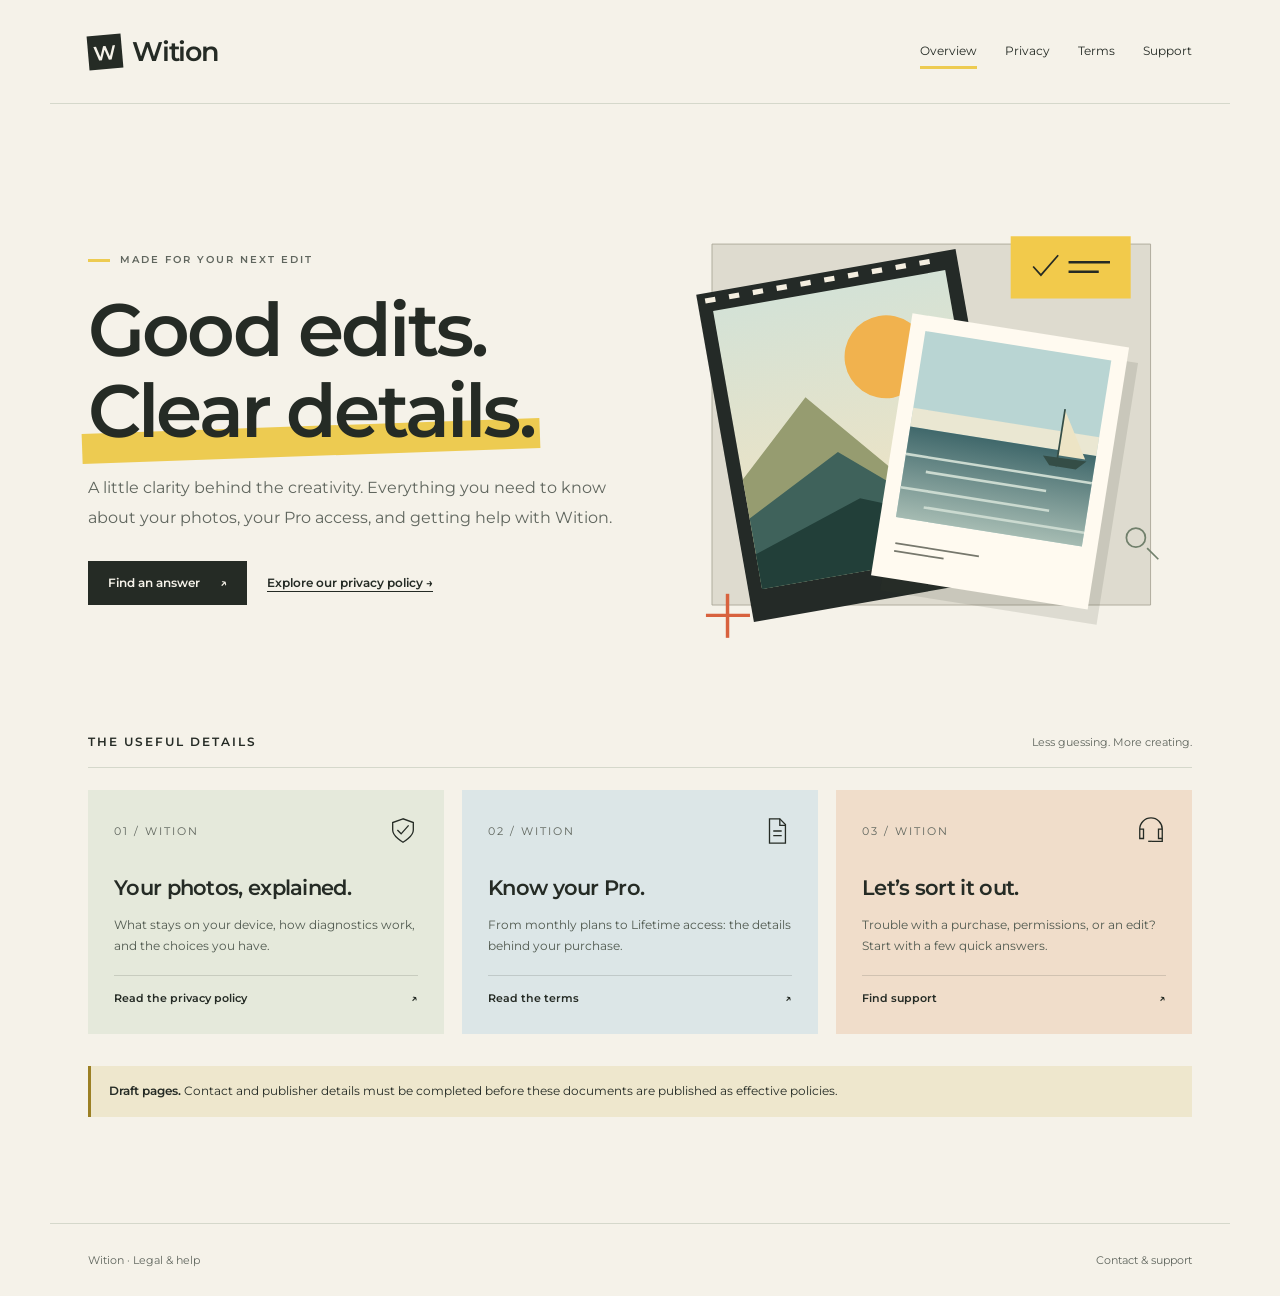
==== index.html @ 7c9d99f1 "Initial Wition website" ====
<!doctype html>
<!-- Created by Nguyễn Công Thư. -->
<html lang="en"><head><meta charset="utf-8"><meta name="viewport" content="width=device-width, initial-scale=1"><meta name="author" content="Nguyễn Công Thư"><meta name="description" content="Wition privacy, terms, and support."><title>Legal &amp; Support · Wition</title><link rel="stylesheet" href="styles.css"><link rel="icon" href="assets/favicon.svg" type="image/svg+xml"></head><body><a class="skip" href="#main">Skip to content</a><header><a class="brand" href="index.html">Wition</a><nav aria-label="Main navigation"><a href="index.html" aria-current="page">Overview</a><a href="privacy-policy.html">Privacy</a><a href="terms-of-use.html">Terms</a><a href="support.html">Support</a></nav></header><main id="main"><section class="hero" aria-labelledby="hero-title"><div class="hero-copy"><p class="eyebrow">Made for your next edit</p><h1 id="hero-title">Good edits.<br><span class="highlight">Clear details.</span></h1><p class="lead">A little clarity behind the creativity. Everything you need to know about your photos, your Pro access, and getting help with Wition.</p><div class="hero-actions"><a class="button" href="support.html">Find an answer <span aria-hidden="true">↗</span></a><a class="text-link" href="privacy-policy.html">Explore our privacy policy →</a></div></div><img class="hero-art" src="assets/editorial-collage.svg" alt="" width="600" height="540"></section><div class="section-heading"><h2>The useful details</h2><span>Less guessing. More creating.</span></div><div class="cards"><a class="card" href="privacy-policy.html"><div class="card-top"><span class="card-number">01 / WITION</span><svg class="card-icon" viewBox="0 0 32 32" aria-hidden="true"><path d="M16 3 5 7v8c0 7 11 13 11 13s11-6 11-13V7L16 3Z"/><path d="m10 15 4 4 8-9"/></svg></div><h2>Your photos, explained.</h2><p>What stays on your device, how diagnostics work, and the choices you have.</p><span class="card-action">Read the privacy policy<span class="card-arrow" aria-hidden="true">↗</span></span></a><a class="card" href="terms-of-use.html"><div class="card-top"><span class="card-number">02 / WITION</span><svg class="card-icon" viewBox="0 0 32 32" aria-hidden="true"><path d="M8 3h11l6 6v20H8V3Z"/><path d="M19 3v7h6M12 16h9m-9 5h9"/></svg></div><h2>Know your Pro.</h2><p>From monthly plans to Lifetime access: the details behind your purchase.</p><span class="card-action">Read the terms<span class="card-arrow" aria-hidden="true">↗</span></span></a><a class="card" href="support.html"><div class="card-top"><span class="card-number">03 / WITION</span><svg class="card-icon" viewBox="0 0 32 32" aria-hidden="true"><path d="M4 17v-3a12 12 0 0 1 24 0v3M4 14h4v10H4V14Zm20 0h4v10h-4V14Zm4 10v3H17"/><path d="M13 27h4"/></svg></div><h2>Let’s sort it out.</h2><p>Trouble with a purchase, permissions, or an edit? Start with a few quick answers.</p><span class="card-action">Find support<span class="card-arrow" aria-hidden="true">↗</span></span></a></div><aside class="draft home-draft"><strong>Draft pages.</strong> Contact and publisher details must be completed before these documents are published as effective policies.</aside></main><footer><span>Wition · Legal &amp; help</span><a href="support.html">Contact &amp; support</a></footer></body></html>
---- styles.css ----
/* Created by Nguyễn Công Thư. Shared typography, color, and motion for Wition's legal pages. */
@font-face{font-family:Montserrat;src:url('assets/Montserrat-Regular.ttf') format('truetype');font-weight:400;font-display:swap}
@font-face{font-family:Montserrat;src:url('assets/Montserrat-SemiBold.ttf') format('truetype');font-weight:600;font-display:swap}
:root{color-scheme:light;--paper:#f5f2e9;--ink:#252b25;--muted:#60665e;--line:#d5d8cb;--accent:#edcb51;--tint:#ece8d8}
*{box-sizing:border-box}html{scroll-behavior:smooth}body{margin:0;background:var(--paper);color:var(--ink);font-family:Montserrat,sans-serif;font-size:15px;line-height:1.85}a{color:inherit;text-underline-offset:4px;overflow-wrap:anywhere}a:hover{color:#555f3d}a:focus-visible,summary:focus-visible{outline:2px solid var(--ink);outline-offset:5px}.skip{position:absolute;left:16px;top:-100px;background:white;padding:8px 16px;z-index:10}.skip:focus{top:12px}header,main,footer{max-width:1180px;margin:auto;padding-inline:38px}header{display:flex;align-items:center;justify-content:space-between;gap:24px;min-height:104px;border-bottom:1px solid var(--line)}.brand{display:flex;align-items:center;gap:10px;text-decoration:none;font-size:27px;font-weight:600;letter-spacing:-1.2px}.brand::before{content:'W';display:grid;place-items:center;width:31px;height:34px;background:var(--ink);color:var(--paper);font-size:20px;letter-spacing:-3px;padding-right:3px;transform:rotate(-5deg)}header nav{display:flex;gap:28px;flex-wrap:wrap;font-size:12px}header nav a{position:relative;text-decoration:none;padding:8px 0}header nav a::after{content:'';position:absolute;left:0;bottom:2px;height:3px;width:0;background:var(--accent);transition:width .2s}header nav a:hover::after,header nav a[aria-current=page]::after{width:100%}main{padding-top:54px;padding-bottom:76px}.eyebrow{text-transform:uppercase;letter-spacing:2px;font-size:10px;font-weight:600;color:var(--muted);margin:0 0 20px;display:flex;align-items:center;gap:10px}.eyebrow::before{content:'';width:22px;height:3px;background:var(--accent)}h1{font-size:clamp(36px,5.5vw,64px);line-height:1.09;letter-spacing:-2.8px;font-weight:600;margin:0 0 22px}h2{font-size:20px;font-weight:600;line-height:1.5;margin-top:32px;margin-bottom:12px}h3{font-size:16px;font-weight:600}p,ul,ol{margin:0 0 18px}.lead{font-size:16px;max-width:650px;color:var(--muted)}.metadata{font-size:11px;color:var(--muted);margin-bottom:26px}.document{max-width:780px;margin:auto}.draft{border-left:3px solid #9b8024;background:#eee7cd;padding:14px 18px;font-size:12px;margin:24px 0 30px}.placeholder{font-weight:600;background:#eee7cd;overflow-wrap:anywhere}.hero{display:grid;grid-template-columns:1.1fr 1fr;gap:16px;align-items:center;min-height:460px}.hero h1{font-size:clamp(44px,5.8vw,76px)}.highlight{position:relative;isolation:isolate;white-space:nowrap}.highlight::after{content:'';position:absolute;inset:67% -6px 0;z-index:-1;background:var(--accent);transform:rotate(-2deg)}.hero-art{width:100%;max-width:540px;justify-self:end;animation:arrival .8s ease-out both}.hero-copy{animation:arrival .55s ease-out both}.hero-actions{display:flex;gap:20px;align-items:center;flex-wrap:wrap;margin-top:28px}.button{background:var(--ink);color:var(--paper);padding:11px 20px;font-size:12px;font-weight:600;text-decoration:none;display:inline-flex;gap:20px;align-items:center;transition:background .2s,transform .2s}.button:hover{background:#465342;color:white;transform:translateY(-2px)}.text-link{font-size:12px;font-weight:600}.section-heading{display:flex;align-items:center;justify-content:space-between;gap:16px;border-bottom:1px solid var(--line);margin-top:34px;padding-bottom:15px}.section-heading h2{font-size:12px;text-transform:uppercase;letter-spacing:2px;margin:0}.section-heading span{font-size:11px;color:var(--muted)}.cards{display:grid;grid-template-columns:repeat(3,1fr);gap:18px;margin-top:22px}.card{position:relative;background:#e5e9db;padding:26px;text-decoration:none;min-height:240px;display:flex;flex-direction:column;transition:transform .2s,box-shadow .2s}.card:nth-child(2){background:#dce6e7}.card:nth-child(3){background:#f0ddca}.card:hover{color:var(--ink);transform:translateY(-5px);box-shadow:0 12px 0 -4px #252b2512}.card-top{display:flex;justify-content:space-between;align-items:center;margin-bottom:26px}.card-number{font-size:11px;letter-spacing:2px;color:var(--muted)}.card-icon{width:30px;height:30px;stroke:var(--ink);fill:none;stroke-width:1.4}.card h2{margin:0 0 10px;font-size:21px;letter-spacing:-.7px}.card p{font-size:12px;color:#515a50;line-height:1.8;flex:1}.card .card-action{font-size:11px;font-weight:600;display:flex;justify-content:space-between;border-top:1px solid #252b2526;padding-top:12px}.card-arrow{transition:transform .2s}.card:hover .card-arrow{transform:translateX(4px)}.home-draft{margin-top:32px}.toc{display:flex;flex-wrap:wrap;gap:8px 18px;padding:15px 18px;background:var(--tint);font-size:11px}section{scroll-margin-top:24px}.document>section:not(.contact){border-bottom:1px solid var(--line);padding-bottom:12px}.document>section:last-child{border:0}li{padding-left:3px;margin-bottom:8px}.contact{padding:24px;border-left:4px solid var(--accent);background:var(--tint);margin-top:30px}.contact h2{margin-top:0}.contact p:last-child{margin-bottom:0}footer{display:flex;justify-content:space-between;gap:24px;padding-block:26px;border-top:1px solid var(--line);font-size:11px;color:var(--muted)}footer a{text-decoration:none}strong{font-weight:600}.doc-hero{position:relative;border-bottom:1px solid var(--line);padding-bottom:26px;margin-bottom:30px;padding-right:84px}.doc-hero .lead{font-size:14px;margin:0}.doc-mark{position:absolute;right:0;top:4px;display:grid;place-items:center;width:58px;height:68px;background:var(--accent);transform:rotate(6deg)}.doc-mark svg{width:29px;height:29px;fill:none;stroke:var(--ink);stroke-width:1.5}.privacy-page{--accent:#b5c99e;--tint:#e5e9dc}.terms-page{--accent:#9fbfc3;--tint:#e0e9e8}.support-page{--accent:#e9ad7a;--tint:#f0e0d1}.faq{border-bottom:1px solid var(--line)}.faq summary{cursor:pointer;list-style:none;font-size:15px;font-weight:600;line-height:1.7;padding:22px 28px 22px 0;position:relative}.faq summary::-webkit-details-marker{display:none}.faq summary::after{content:'+';position:absolute;right:2px;top:21px;font-size:23px;font-weight:400;color:var(--muted)}.faq[open] summary::after{content:'−'}.faq[open] summary{padding-bottom:14px}.faq p{font-size:14px;color:var(--muted)}.faq[open]{background:#ffffff40;padding-inline:16px}.faq-heading{margin-top:38px}@keyframes arrival{from{opacity:0;transform:translateY(14px)}to{opacity:1;transform:translateY(0)}}@media(max-width:760px){header,main,footer{padding-inline:24px}header{min-height:88px}header nav{gap:16px}.hero{grid-template-columns:1fr;gap:10px;min-height:0}.hero h1{font-size:clamp(38px,9vw,64px)}.hero-art{max-width:410px;justify-self:center}.cards{grid-template-columns:1fr}.card{min-height:210px}.card-top{margin-bottom:18px}.section-heading{margin-top:24px}.doc-hero{padding-right:64px}.doc-mark{width:44px;height:53px}.doc-mark svg{width:24px;height:24px}}@media(max-width:480px){header{align-items:flex-start;flex-direction:column;gap:14px;padding-block:22px}header nav{gap:22px;font-size:11px}main{padding-top:34px;padding-bottom:46px}.hero-art{max-width:330px}.section-heading span{display:none}footer{flex-direction:column;gap:8px}h1{letter-spacing:-1.5px}.doc-hero h1{font-size:34px}.doc-hero .lead{font-size:12px}.contact{padding:18px}.draft{font-size:11px}.faq summary{font-size:14px}}@media(prefers-reduced-motion:reduce){html{scroll-behavior:auto}*,*::before,*::after{animation:none!important;transition:none!important}.card:hover,.button:hover{transform:none}}
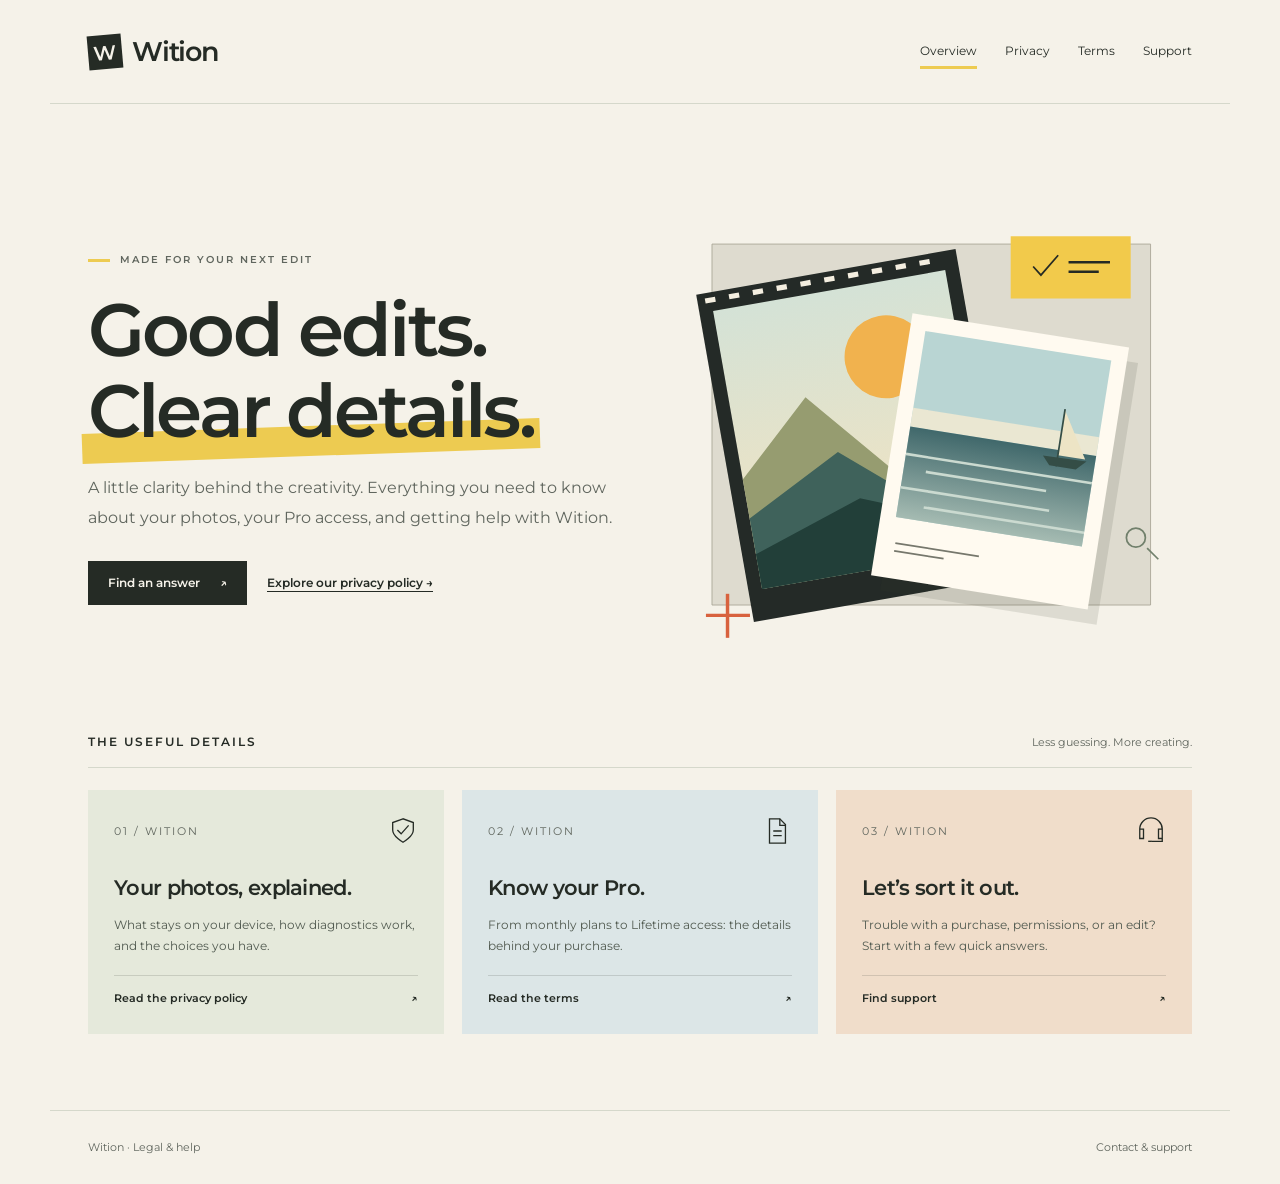
==== commit ec160c7b: "update policy" ====
--- a/index.html
+++ b/index.html
@@ -1,3 +1,3 @@
 <!doctype html>
 <!-- Created by Nguyễn Công Thư. -->
-<html lang="en"><head><meta charset="utf-8"><meta name="viewport" content="width=device-width, initial-scale=1"><meta name="author" content="Nguyễn Công Thư"><meta name="description" content="Wition privacy, terms, and support."><title>Legal &amp; Support · Wition</title><link rel="stylesheet" href="styles.css"><link rel="icon" href="assets/favicon.svg" type="image/svg+xml"></head><body><a class="skip" href="#main">Skip to content</a><header><a class="brand" href="index.html">Wition</a><nav aria-label="Main navigation"><a href="index.html" aria-current="page">Overview</a><a href="privacy-policy.html">Privacy</a><a href="terms-of-use.html">Terms</a><a href="support.html">Support</a></nav></header><main id="main"><section class="hero" aria-labelledby="hero-title"><div class="hero-copy"><p class="eyebrow">Made for your next edit</p><h1 id="hero-title">Good edits.<br><span class="highlight">Clear details.</span></h1><p class="lead">A little clarity behind the creativity. Everything you need to know about your photos, your Pro access, and getting help with Wition.</p><div class="hero-actions"><a class="button" href="support.html">Find an answer <span aria-hidden="true">↗</span></a><a class="text-link" href="privacy-policy.html">Explore our privacy policy →</a></div></div><img class="hero-art" src="assets/editorial-collage.svg" alt="" width="600" height="540"></section><div class="section-heading"><h2>The useful details</h2><span>Less guessing. More creating.</span></div><div class="cards"><a class="card" href="privacy-policy.html"><div class="card-top"><span class="card-number">01 / WITION</span><svg class="card-icon" viewBox="0 0 32 32" aria-hidden="true"><path d="M16 3 5 7v8c0 7 11 13 11 13s11-6 11-13V7L16 3Z"/><path d="m10 15 4 4 8-9"/></svg></div><h2>Your photos, explained.</h2><p>What stays on your device, how diagnostics work, and the choices you have.</p><span class="card-action">Read the privacy policy<span class="card-arrow" aria-hidden="true">↗</span></span></a><a class="card" href="terms-of-use.html"><div class="card-top"><span class="card-number">02 / WITION</span><svg class="card-icon" viewBox="0 0 32 32" aria-hidden="true"><path d="M8 3h11l6 6v20H8V3Z"/><path d="M19 3v7h6M12 16h9m-9 5h9"/></svg></div><h2>Know your Pro.</h2><p>From monthly plans to Lifetime access: the details behind your purchase.</p><span class="card-action">Read the terms<span class="card-arrow" aria-hidden="true">↗</span></span></a><a class="card" href="support.html"><div class="card-top"><span class="card-number">03 / WITION</span><svg class="card-icon" viewBox="0 0 32 32" aria-hidden="true"><path d="M4 17v-3a12 12 0 0 1 24 0v3M4 14h4v10H4V14Zm20 0h4v10h-4V14Zm4 10v3H17"/><path d="M13 27h4"/></svg></div><h2>Let’s sort it out.</h2><p>Trouble with a purchase, permissions, or an edit? Start with a few quick answers.</p><span class="card-action">Find support<span class="card-arrow" aria-hidden="true">↗</span></span></a></div><aside class="draft home-draft"><strong>Draft pages.</strong> Contact and publisher details must be completed before these documents are published as effective policies.</aside></main><footer><span>Wition · Legal &amp; help</span><a href="support.html">Contact &amp; support</a></footer></body></html>+<html lang="en"><head><meta charset="utf-8"><meta name="viewport" content="width=device-width, initial-scale=1"><meta name="author" content="Nguyễn Công Thư"><meta name="description" content="Wition privacy, terms, and support."><title>Legal &amp; Support · Wition</title><link rel="stylesheet" href="styles.css"><link rel="icon" href="assets/favicon.svg" type="image/svg+xml"></head><body><a class="skip" href="#main">Skip to content</a><header><a class="brand" href="index.html">Wition</a><nav aria-label="Main navigation"><a href="index.html" aria-current="page">Overview</a><a href="privacy-policy.html">Privacy</a><a href="terms-of-use.html">Terms</a><a href="support.html">Support</a></nav></header><main id="main"><section class="hero" aria-labelledby="hero-title"><div class="hero-copy"><p class="eyebrow">Made for your next edit</p><h1 id="hero-title">Good edits.<br><span class="highlight">Clear details.</span></h1><p class="lead">A little clarity behind the creativity. Everything you need to know about your photos, your Pro access, and getting help with Wition.</p><div class="hero-actions"><a class="button" href="support.html">Find an answer <span aria-hidden="true">↗</span></a><a class="text-link" href="privacy-policy.html">Explore our privacy policy →</a></div></div><img class="hero-art" src="assets/editorial-collage.svg" alt="" width="600" height="540"></section><div class="section-heading"><h2>The useful details</h2><span>Less guessing. More creating.</span></div><div class="cards"><a class="card" href="privacy-policy.html"><div class="card-top"><span class="card-number">01 / WITION</span><svg class="card-icon" viewBox="0 0 32 32" aria-hidden="true"><path d="M16 3 5 7v8c0 7 11 13 11 13s11-6 11-13V7L16 3Z"/><path d="m10 15 4 4 8-9"/></svg></div><h2>Your photos, explained.</h2><p>What stays on your device, how diagnostics work, and the choices you have.</p><span class="card-action">Read the privacy policy<span class="card-arrow" aria-hidden="true">↗</span></span></a><a class="card" href="terms-of-use.html"><div class="card-top"><span class="card-number">02 / WITION</span><svg class="card-icon" viewBox="0 0 32 32" aria-hidden="true"><path d="M8 3h11l6 6v20H8V3Z"/><path d="M19 3v7h6M12 16h9m-9 5h9"/></svg></div><h2>Know your Pro.</h2><p>From monthly plans to Lifetime access: the details behind your purchase.</p><span class="card-action">Read the terms<span class="card-arrow" aria-hidden="true">↗</span></span></a><a class="card" href="support.html"><div class="card-top"><span class="card-number">03 / WITION</span><svg class="card-icon" viewBox="0 0 32 32" aria-hidden="true"><path d="M4 17v-3a12 12 0 0 1 24 0v3M4 14h4v10H4V14Zm20 0h4v10h-4V14Zm4 10v3H17"/><path d="M13 27h4"/></svg></div><h2>Let’s sort it out.</h2><p>Trouble with a purchase, permissions, or an edit? Start with a few quick answers.</p><span class="card-action">Find support<span class="card-arrow" aria-hidden="true">↗</span></span></a></div></main><footer><span>Wition · Legal &amp; help</span><a href="support.html">Contact &amp; support</a></footer></body></html>
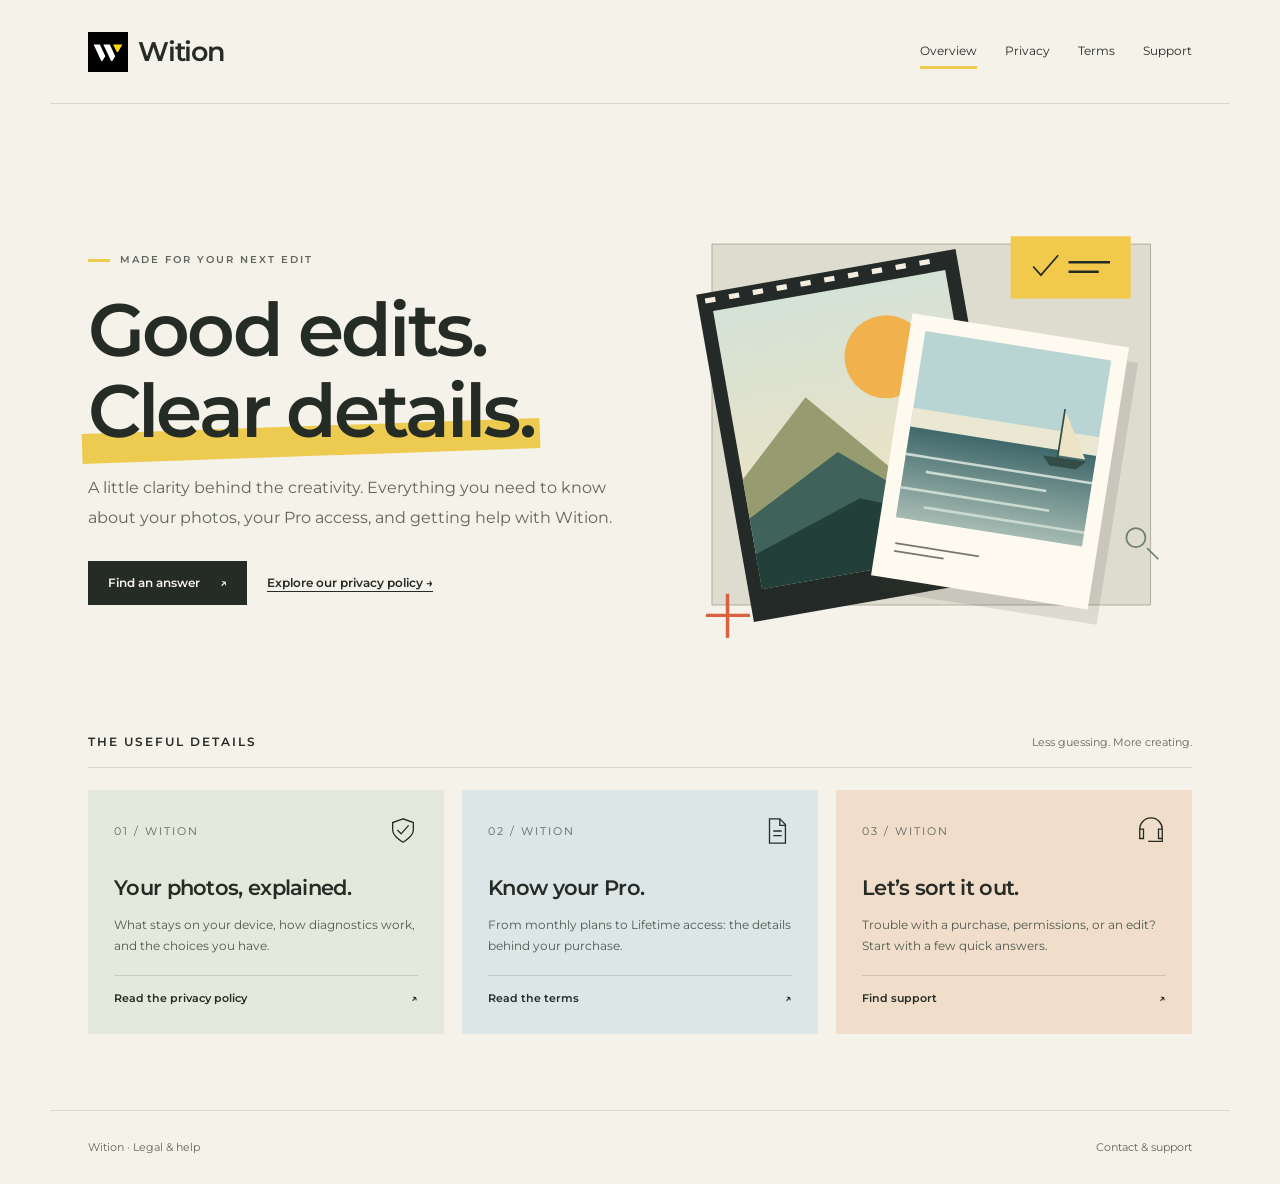
==== commit 1dfe3a6c: "update logo" ====
--- a/index.html
+++ b/index.html
@@ -1,3 +1,3 @@
 <!doctype html>
 <!-- Created by Nguyễn Công Thư. -->
-<html lang="en"><head><meta charset="utf-8"><meta name="viewport" content="width=device-width, initial-scale=1"><meta name="author" content="Nguyễn Công Thư"><meta name="description" content="Wition privacy, terms, and support."><title>Legal &amp; Support · Wition</title><link rel="stylesheet" href="styles.css"><link rel="icon" href="assets/favicon.svg" type="image/svg+xml"></head><body><a class="skip" href="#main">Skip to content</a><header><a class="brand" href="index.html">Wition</a><nav aria-label="Main navigation"><a href="index.html" aria-current="page">Overview</a><a href="privacy-policy.html">Privacy</a><a href="terms-of-use.html">Terms</a><a href="support.html">Support</a></nav></header><main id="main"><section class="hero" aria-labelledby="hero-title"><div class="hero-copy"><p class="eyebrow">Made for your next edit</p><h1 id="hero-title">Good edits.<br><span class="highlight">Clear details.</span></h1><p class="lead">A little clarity behind the creativity. Everything you need to know about your photos, your Pro access, and getting help with Wition.</p><div class="hero-actions"><a class="button" href="support.html">Find an answer <span aria-hidden="true">↗</span></a><a class="text-link" href="privacy-policy.html">Explore our privacy policy →</a></div></div><img class="hero-art" src="assets/editorial-collage.svg" alt="" width="600" height="540"></section><div class="section-heading"><h2>The useful details</h2><span>Less guessing. More creating.</span></div><div class="cards"><a class="card" href="privacy-policy.html"><div class="card-top"><span class="card-number">01 / WITION</span><svg class="card-icon" viewBox="0 0 32 32" aria-hidden="true"><path d="M16 3 5 7v8c0 7 11 13 11 13s11-6 11-13V7L16 3Z"/><path d="m10 15 4 4 8-9"/></svg></div><h2>Your photos, explained.</h2><p>What stays on your device, how diagnostics work, and the choices you have.</p><span class="card-action">Read the privacy policy<span class="card-arrow" aria-hidden="true">↗</span></span></a><a class="card" href="terms-of-use.html"><div class="card-top"><span class="card-number">02 / WITION</span><svg class="card-icon" viewBox="0 0 32 32" aria-hidden="true"><path d="M8 3h11l6 6v20H8V3Z"/><path d="M19 3v7h6M12 16h9m-9 5h9"/></svg></div><h2>Know your Pro.</h2><p>From monthly plans to Lifetime access: the details behind your purchase.</p><span class="card-action">Read the terms<span class="card-arrow" aria-hidden="true">↗</span></span></a><a class="card" href="support.html"><div class="card-top"><span class="card-number">03 / WITION</span><svg class="card-icon" viewBox="0 0 32 32" aria-hidden="true"><path d="M4 17v-3a12 12 0 0 1 24 0v3M4 14h4v10H4V14Zm20 0h4v10h-4V14Zm4 10v3H17"/><path d="M13 27h4"/></svg></div><h2>Let’s sort it out.</h2><p>Trouble with a purchase, permissions, or an edit? Start with a few quick answers.</p><span class="card-action">Find support<span class="card-arrow" aria-hidden="true">↗</span></span></a></div></main><footer><span>Wition · Legal &amp; help</span><a href="support.html">Contact &amp; support</a></footer></body></html>+<html lang="en"><head><meta charset="utf-8"><meta name="viewport" content="width=device-width, initial-scale=1"><meta name="author" content="Nguyễn Công Thư"><meta name="description" content="Wition privacy, terms, and support."><title>Legal &amp; Support · Wition</title><link rel="stylesheet" href="styles.css"><link rel="icon" href="assets/favicon.svg" type="image/svg+xml"></head><body><a class="skip" href="#main">Skip to content</a><header><a class="brand" href="/"><img class="brand-logo" src="assets/wition-logo.svg" alt="" width="40" height="40">Wition</a><nav aria-label="Main navigation"><a href="/" aria-current="page">Overview</a><a href="/privacy-policy">Privacy</a><a href="/terms-of-use">Terms</a><a href="/support">Support</a></nav></header><main id="main"><section class="hero" aria-labelledby="hero-title"><div class="hero-copy"><p class="eyebrow">Made for your next edit</p><h1 id="hero-title">Good edits.<br><span class="highlight">Clear details.</span></h1><p class="lead">A little clarity behind the creativity. Everything you need to know about your photos, your Pro access, and getting help with Wition.</p><div class="hero-actions"><a class="button" href="/support">Find an answer <span aria-hidden="true">↗</span></a><a class="text-link" href="/privacy-policy">Explore our privacy policy →</a></div></div><img class="hero-art" src="assets/editorial-collage.svg" alt="" width="600" height="540"></section><div class="section-heading"><h2>The useful details</h2><span>Less guessing. More creating.</span></div><div class="cards"><a class="card" href="/privacy-policy"><div class="card-top"><span class="card-number">01 / WITION</span><svg class="card-icon" viewBox="0 0 32 32" aria-hidden="true"><path d="M16 3 5 7v8c0 7 11 13 11 13s11-6 11-13V7L16 3Z"/><path d="m10 15 4 4 8-9"/></svg></div><h2>Your photos, explained.</h2><p>What stays on your device, how diagnostics work, and the choices you have.</p><span class="card-action">Read the privacy policy<span class="card-arrow" aria-hidden="true">↗</span></span></a><a class="card" href="/terms-of-use"><div class="card-top"><span class="card-number">02 / WITION</span><svg class="card-icon" viewBox="0 0 32 32" aria-hidden="true"><path d="M8 3h11l6 6v20H8V3Z"/><path d="M19 3v7h6M12 16h9m-9 5h9"/></svg></div><h2>Know your Pro.</h2><p>From monthly plans to Lifetime access: the details behind your purchase.</p><span class="card-action">Read the terms<span class="card-arrow" aria-hidden="true">↗</span></span></a><a class="card" href="/support"><div class="card-top"><span class="card-number">03 / WITION</span><svg class="card-icon" viewBox="0 0 32 32" aria-hidden="true"><path d="M4 17v-3a12 12 0 0 1 24 0v3M4 14h4v10H4V14Zm20 0h4v10h-4V14Zm4 10v3H17"/><path d="M13 27h4"/></svg></div><h2>Let’s sort it out.</h2><p>Trouble with a purchase, permissions, or an edit? Start with a few quick answers.</p><span class="card-action">Find support<span class="card-arrow" aria-hidden="true">↗</span></span></a></div></main><footer><span>Wition · Legal &amp; help</span><a href="/support">Contact &amp; support</a></footer></body></html>
--- a/styles.css
+++ b/styles.css
@@ -2,4 +2,4 @@
 @font-face{font-family:Montserrat;src:url('assets/Montserrat-Regular.ttf') format('truetype');font-weight:400;font-display:swap}
 @font-face{font-family:Montserrat;src:url('assets/Montserrat-SemiBold.ttf') format('truetype');font-weight:600;font-display:swap}
 :root{color-scheme:light;--paper:#f5f2e9;--ink:#252b25;--muted:#60665e;--line:#d5d8cb;--accent:#edcb51;--tint:#ece8d8}
-*{box-sizing:border-box}html{scroll-behavior:smooth}body{margin:0;background:var(--paper);color:var(--ink);font-family:Montserrat,sans-serif;font-size:15px;line-height:1.85}a{color:inherit;text-underline-offset:4px;overflow-wrap:anywhere}a:hover{color:#555f3d}a:focus-visible,summary:focus-visible{outline:2px solid var(--ink);outline-offset:5px}.skip{position:absolute;left:16px;top:-100px;background:white;padding:8px 16px;z-index:10}.skip:focus{top:12px}header,main,footer{max-width:1180px;margin:auto;padding-inline:38px}header{display:flex;align-items:center;justify-content:space-between;gap:24px;min-height:104px;border-bottom:1px solid var(--line)}.brand{display:flex;align-items:center;gap:10px;text-decoration:none;font-size:27px;font-weight:600;letter-spacing:-1.2px}.brand::before{content:'W';display:grid;place-items:center;width:31px;height:34px;background:var(--ink);color:var(--paper);font-size:20px;letter-spacing:-3px;padding-right:3px;transform:rotate(-5deg)}header nav{display:flex;gap:28px;flex-wrap:wrap;font-size:12px}header nav a{position:relative;text-decoration:none;padding:8px 0}header nav a::after{content:'';position:absolute;left:0;bottom:2px;height:3px;width:0;background:var(--accent);transition:width .2s}header nav a:hover::after,header nav a[aria-current=page]::after{width:100%}main{padding-top:54px;padding-bottom:76px}.eyebrow{text-transform:uppercase;letter-spacing:2px;font-size:10px;font-weight:600;color:var(--muted);margin:0 0 20px;display:flex;align-items:center;gap:10px}.eyebrow::before{content:'';width:22px;height:3px;background:var(--accent)}h1{font-size:clamp(36px,5.5vw,64px);line-height:1.09;letter-spacing:-2.8px;font-weight:600;margin:0 0 22px}h2{font-size:20px;font-weight:600;line-height:1.5;margin-top:32px;margin-bottom:12px}h3{font-size:16px;font-weight:600}p,ul,ol{margin:0 0 18px}.lead{font-size:16px;max-width:650px;color:var(--muted)}.metadata{font-size:11px;color:var(--muted);margin-bottom:26px}.document{max-width:780px;margin:auto}.draft{border-left:3px solid #9b8024;background:#eee7cd;padding:14px 18px;font-size:12px;margin:24px 0 30px}.placeholder{font-weight:600;background:#eee7cd;overflow-wrap:anywhere}.hero{display:grid;grid-template-columns:1.1fr 1fr;gap:16px;align-items:center;min-height:460px}.hero h1{font-size:clamp(44px,5.8vw,76px)}.highlight{position:relative;isolation:isolate;white-space:nowrap}.highlight::after{content:'';position:absolute;inset:67% -6px 0;z-index:-1;background:var(--accent);transform:rotate(-2deg)}.hero-art{width:100%;max-width:540px;justify-self:end;animation:arrival .8s ease-out both}.hero-copy{animation:arrival .55s ease-out both}.hero-actions{display:flex;gap:20px;align-items:center;flex-wrap:wrap;margin-top:28px}.button{background:var(--ink);color:var(--paper);padding:11px 20px;font-size:12px;font-weight:600;text-decoration:none;display:inline-flex;gap:20px;align-items:center;transition:background .2s,transform .2s}.button:hover{background:#465342;color:white;transform:translateY(-2px)}.text-link{font-size:12px;font-weight:600}.section-heading{display:flex;align-items:center;justify-content:space-between;gap:16px;border-bottom:1px solid var(--line);margin-top:34px;padding-bottom:15px}.section-heading h2{font-size:12px;text-transform:uppercase;letter-spacing:2px;margin:0}.section-heading span{font-size:11px;color:var(--muted)}.cards{display:grid;grid-template-columns:repeat(3,1fr);gap:18px;margin-top:22px}.card{position:relative;background:#e5e9db;padding:26px;text-decoration:none;min-height:240px;display:flex;flex-direction:column;transition:transform .2s,box-shadow .2s}.card:nth-child(2){background:#dce6e7}.card:nth-child(3){background:#f0ddca}.card:hover{color:var(--ink);transform:translateY(-5px);box-shadow:0 12px 0 -4px #252b2512}.card-top{display:flex;justify-content:space-between;align-items:center;margin-bottom:26px}.card-number{font-size:11px;letter-spacing:2px;color:var(--muted)}.card-icon{width:30px;height:30px;stroke:var(--ink);fill:none;stroke-width:1.4}.card h2{margin:0 0 10px;font-size:21px;letter-spacing:-.7px}.card p{font-size:12px;color:#515a50;line-height:1.8;flex:1}.card .card-action{font-size:11px;font-weight:600;display:flex;justify-content:space-between;border-top:1px solid #252b2526;padding-top:12px}.card-arrow{transition:transform .2s}.card:hover .card-arrow{transform:translateX(4px)}.home-draft{margin-top:32px}.toc{display:flex;flex-wrap:wrap;gap:8px 18px;padding:15px 18px;background:var(--tint);font-size:11px}section{scroll-margin-top:24px}.document>section:not(.contact){border-bottom:1px solid var(--line);padding-bottom:12px}.document>section:last-child{border:0}li{padding-left:3px;margin-bottom:8px}.contact{padding:24px;border-left:4px solid var(--accent);background:var(--tint);margin-top:30px}.contact h2{margin-top:0}.contact p:last-child{margin-bottom:0}footer{display:flex;justify-content:space-between;gap:24px;padding-block:26px;border-top:1px solid var(--line);font-size:11px;color:var(--muted)}footer a{text-decoration:none}strong{font-weight:600}.doc-hero{position:relative;border-bottom:1px solid var(--line);padding-bottom:26px;margin-bottom:30px;padding-right:84px}.doc-hero .lead{font-size:14px;margin:0}.doc-mark{position:absolute;right:0;top:4px;display:grid;place-items:center;width:58px;height:68px;background:var(--accent);transform:rotate(6deg)}.doc-mark svg{width:29px;height:29px;fill:none;stroke:var(--ink);stroke-width:1.5}.privacy-page{--accent:#b5c99e;--tint:#e5e9dc}.terms-page{--accent:#9fbfc3;--tint:#e0e9e8}.support-page{--accent:#e9ad7a;--tint:#f0e0d1}.faq{border-bottom:1px solid var(--line)}.faq summary{cursor:pointer;list-style:none;font-size:15px;font-weight:600;line-height:1.7;padding:22px 28px 22px 0;position:relative}.faq summary::-webkit-details-marker{display:none}.faq summary::after{content:'+';position:absolute;right:2px;top:21px;font-size:23px;font-weight:400;color:var(--muted)}.faq[open] summary::after{content:'−'}.faq[open] summary{padding-bottom:14px}.faq p{font-size:14px;color:var(--muted)}.faq[open]{background:#ffffff40;padding-inline:16px}.faq-heading{margin-top:38px}@keyframes arrival{from{opacity:0;transform:translateY(14px)}to{opacity:1;transform:translateY(0)}}@media(max-width:760px){header,main,footer{padding-inline:24px}header{min-height:88px}header nav{gap:16px}.hero{grid-template-columns:1fr;gap:10px;min-height:0}.hero h1{font-size:clamp(38px,9vw,64px)}.hero-art{max-width:410px;justify-self:center}.cards{grid-template-columns:1fr}.card{min-height:210px}.card-top{margin-bottom:18px}.section-heading{margin-top:24px}.doc-hero{padding-right:64px}.doc-mark{width:44px;height:53px}.doc-mark svg{width:24px;height:24px}}@media(max-width:480px){header{align-items:flex-start;flex-direction:column;gap:14px;padding-block:22px}header nav{gap:22px;font-size:11px}main{padding-top:34px;padding-bottom:46px}.hero-art{max-width:330px}.section-heading span{display:none}footer{flex-direction:column;gap:8px}h1{letter-spacing:-1.5px}.doc-hero h1{font-size:34px}.doc-hero .lead{font-size:12px}.contact{padding:18px}.draft{font-size:11px}.faq summary{font-size:14px}}@media(prefers-reduced-motion:reduce){html{scroll-behavior:auto}*,*::before,*::after{animation:none!important;transition:none!important}.card:hover,.button:hover{transform:none}}
+*{box-sizing:border-box}html{scroll-behavior:smooth}body{margin:0;background:var(--paper);color:var(--ink);font-family:Montserrat,sans-serif;font-size:15px;line-height:1.85}a{color:inherit;text-underline-offset:4px;overflow-wrap:anywhere}a:hover{color:#555f3d}a:focus-visible,summary:focus-visible{outline:2px solid var(--ink);outline-offset:5px}.skip{position:absolute;left:16px;top:-100px;background:white;padding:8px 16px;z-index:10}.skip:focus{top:12px}header,main,footer{max-width:1180px;margin:auto;padding-inline:38px}header{display:flex;align-items:center;justify-content:space-between;gap:24px;min-height:104px;border-bottom:1px solid var(--line)}.brand{display:flex;align-items:center;gap:10px;text-decoration:none;font-size:27px;font-weight:600;letter-spacing:-1.2px}.brand-logo{display:block;width:40px;height:40px;flex-shrink:0}header nav{display:flex;gap:28px;flex-wrap:wrap;font-size:12px}header nav a{position:relative;text-decoration:none;padding:8px 0}header nav a::after{content:'';position:absolute;left:0;bottom:2px;height:3px;width:0;background:var(--accent);transition:width .2s}header nav a:hover::after,header nav a[aria-current=page]::after{width:100%}main{padding-top:54px;padding-bottom:76px}.eyebrow{text-transform:uppercase;letter-spacing:2px;font-size:10px;font-weight:600;color:var(--muted);margin:0 0 20px;display:flex;align-items:center;gap:10px}.eyebrow::before{content:'';width:22px;height:3px;background:var(--accent)}h1{font-size:clamp(36px,5.5vw,64px);line-height:1.09;letter-spacing:-2.8px;font-weight:600;margin:0 0 22px}h2{font-size:20px;font-weight:600;line-height:1.5;margin-top:32px;margin-bottom:12px}h3{font-size:16px;font-weight:600}p,ul,ol{margin:0 0 18px}.lead{font-size:16px;max-width:650px;color:var(--muted)}.metadata{font-size:11px;color:var(--muted);margin-bottom:26px}.document{max-width:780px;margin:auto}.draft{border-left:3px solid #9b8024;background:#eee7cd;padding:14px 18px;font-size:12px;margin:24px 0 30px}.placeholder{font-weight:600;background:#eee7cd;overflow-wrap:anywhere}.hero{display:grid;grid-template-columns:1.1fr 1fr;gap:16px;align-items:center;min-height:460px}.hero h1{font-size:clamp(44px,5.8vw,76px)}.highlight{position:relative;isolation:isolate;white-space:nowrap}.highlight::after{content:'';position:absolute;inset:67% -6px 0;z-index:-1;background:var(--accent);transform:rotate(-2deg)}.hero-art{width:100%;max-width:540px;justify-self:end;animation:arrival .8s ease-out both}.hero-copy{animation:arrival .55s ease-out both}.hero-actions{display:flex;gap:20px;align-items:center;flex-wrap:wrap;margin-top:28px}.button{background:var(--ink);color:var(--paper);padding:11px 20px;font-size:12px;font-weight:600;text-decoration:none;display:inline-flex;gap:20px;align-items:center;transition:background .2s,transform .2s}.button:hover{background:#465342;color:white;transform:translateY(-2px)}.text-link{font-size:12px;font-weight:600}.section-heading{display:flex;align-items:center;justify-content:space-between;gap:16px;border-bottom:1px solid var(--line);margin-top:34px;padding-bottom:15px}.section-heading h2{font-size:12px;text-transform:uppercase;letter-spacing:2px;margin:0}.section-heading span{font-size:11px;color:var(--muted)}.cards{display:grid;grid-template-columns:repeat(3,1fr);gap:18px;margin-top:22px}.card{position:relative;background:#e5e9db;padding:26px;text-decoration:none;min-height:240px;display:flex;flex-direction:column;transition:transform .2s,box-shadow .2s}.card:nth-child(2){background:#dce6e7}.card:nth-child(3){background:#f0ddca}.card:hover{color:var(--ink);transform:translateY(-5px);box-shadow:0 12px 0 -4px #252b2512}.card-top{display:flex;justify-content:space-between;align-items:center;margin-bottom:26px}.card-number{font-size:11px;letter-spacing:2px;color:var(--muted)}.card-icon{width:30px;height:30px;stroke:var(--ink);fill:none;stroke-width:1.4}.card h2{margin:0 0 10px;font-size:21px;letter-spacing:-.7px}.card p{font-size:12px;color:#515a50;line-height:1.8;flex:1}.card .card-action{font-size:11px;font-weight:600;display:flex;justify-content:space-between;border-top:1px solid #252b2526;padding-top:12px}.card-arrow{transition:transform .2s}.card:hover .card-arrow{transform:translateX(4px)}.home-draft{margin-top:32px}.toc{display:flex;flex-wrap:wrap;gap:8px 18px;padding:15px 18px;background:var(--tint);font-size:11px}section{scroll-margin-top:24px}.document>section:not(.contact){border-bottom:1px solid var(--line);padding-bottom:12px}.document>section:last-child{border:0}li{padding-left:3px;margin-bottom:8px}.contact{padding:24px;border-left:4px solid var(--accent);background:var(--tint);margin-top:30px}.contact h2{margin-top:0}.contact p:last-child{margin-bottom:0}footer{display:flex;justify-content:space-between;gap:24px;padding-block:26px;border-top:1px solid var(--line);font-size:11px;color:var(--muted)}footer a{text-decoration:none}strong{font-weight:600}.doc-hero{position:relative;border-bottom:1px solid var(--line);padding-bottom:26px;margin-bottom:30px;padding-right:84px}.doc-hero .lead{font-size:14px;margin:0}.doc-mark{position:absolute;right:0;top:4px;display:grid;place-items:center;width:58px;height:68px;background:var(--accent);transform:rotate(6deg)}.doc-mark svg{width:29px;height:29px;fill:none;stroke:var(--ink);stroke-width:1.5}.privacy-page{--accent:#b5c99e;--tint:#e5e9dc}.terms-page{--accent:#9fbfc3;--tint:#e0e9e8}.support-page{--accent:#e9ad7a;--tint:#f0e0d1}.faq{border-bottom:1px solid var(--line)}.faq summary{cursor:pointer;list-style:none;font-size:15px;font-weight:600;line-height:1.7;padding:22px 28px 22px 0;position:relative}.faq summary::-webkit-details-marker{display:none}.faq summary::after{content:'+';position:absolute;right:2px;top:21px;font-size:23px;font-weight:400;color:var(--muted)}.faq[open] summary::after{content:'−'}.faq[open] summary{padding-bottom:14px}.faq p{font-size:14px;color:var(--muted)}.faq[open]{background:#ffffff40;padding-inline:16px}.faq-heading{margin-top:38px}@keyframes arrival{from{opacity:0;transform:translateY(14px)}to{opacity:1;transform:translateY(0)}}@media(max-width:760px){header,main,footer{padding-inline:24px}header{min-height:88px}header nav{gap:16px}.hero{grid-template-columns:1fr;gap:10px;min-height:0}.hero h1{font-size:clamp(38px,9vw,64px)}.hero-art{max-width:410px;justify-self:center}.cards{grid-template-columns:1fr}.card{min-height:210px}.card-top{margin-bottom:18px}.section-heading{margin-top:24px}.doc-hero{padding-right:64px}.doc-mark{width:44px;height:53px}.doc-mark svg{width:24px;height:24px}}@media(max-width:480px){header{align-items:flex-start;flex-direction:column;gap:14px;padding-block:22px}header nav{gap:22px;font-size:11px}main{padding-top:34px;padding-bottom:46px}.hero-art{max-width:330px}.section-heading span{display:none}footer{flex-direction:column;gap:8px}h1{letter-spacing:-1.5px}.doc-hero h1{font-size:34px}.doc-hero .lead{font-size:12px}.contact{padding:18px}.draft{font-size:11px}.faq summary{font-size:14px}}@media(prefers-reduced-motion:reduce){html{scroll-behavior:auto}*,*::before,*::after{animation:none!important;transition:none!important}.card:hover,.button:hover{transform:none}}
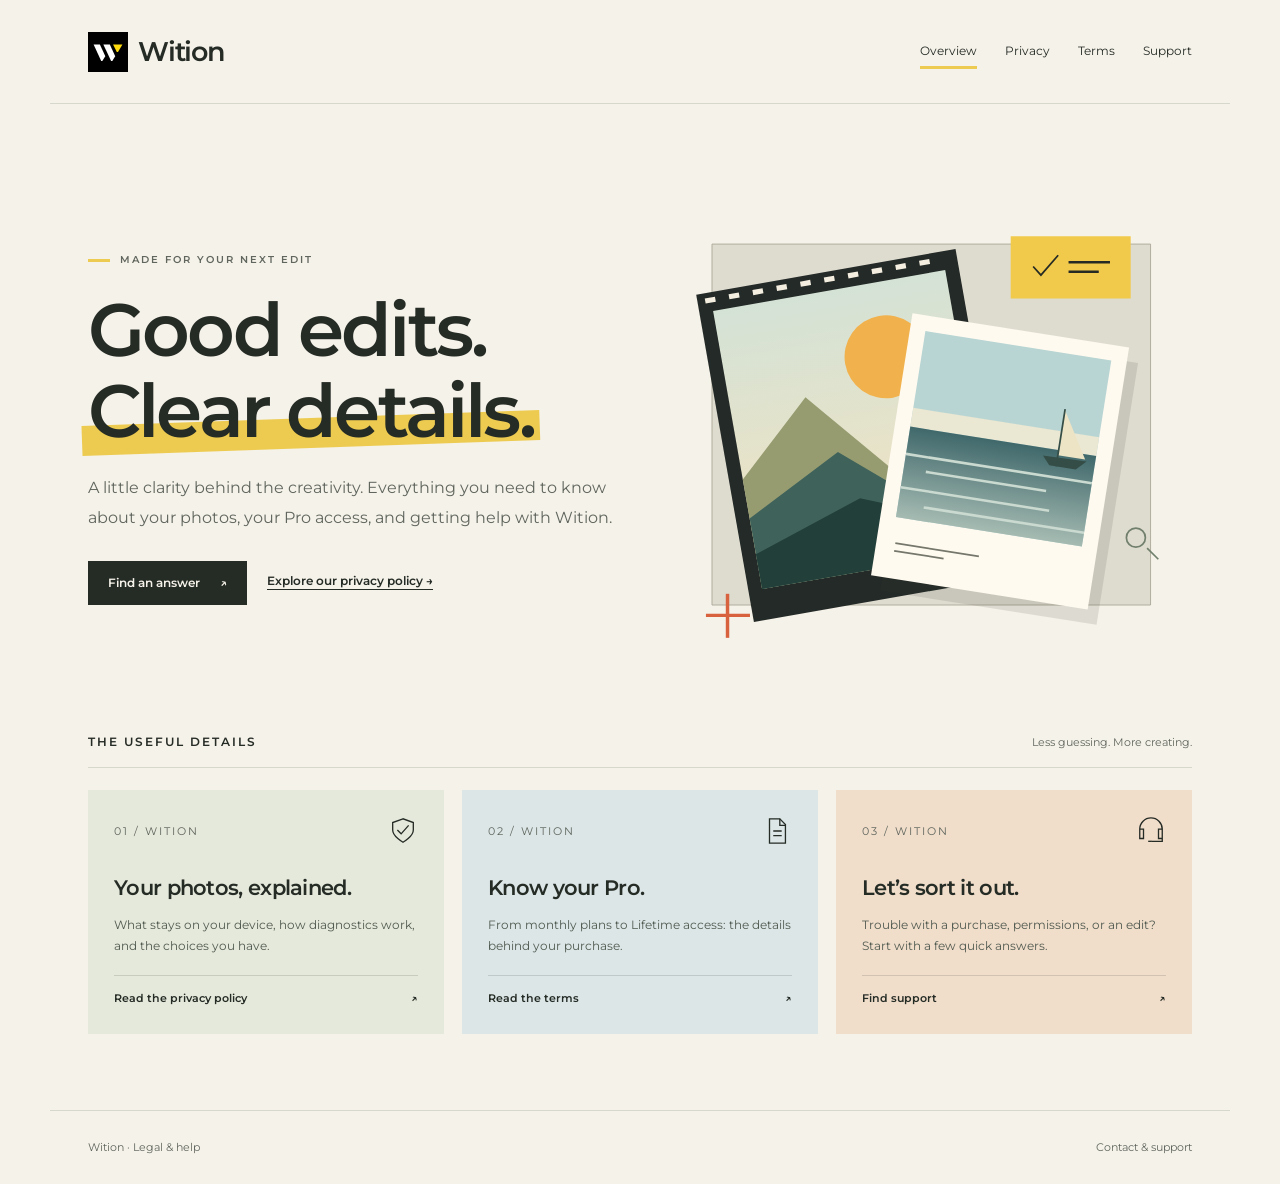
==== commit 143e5b8a: "add animation" ====
--- a/index.html
+++ b/index.html
@@ -1,3 +1,3 @@
 <!doctype html>
 <!-- Created by Nguyễn Công Thư. -->
-<html lang="en"><head><meta charset="utf-8"><meta name="viewport" content="width=device-width, initial-scale=1"><meta name="author" content="Nguyễn Công Thư"><meta name="description" content="Wition privacy, terms, and support."><title>Legal &amp; Support · Wition</title><link rel="stylesheet" href="styles.css"><link rel="icon" href="assets/favicon.svg" type="image/svg+xml"></head><body><a class="skip" href="#main">Skip to content</a><header><a class="brand" href="/"><img class="brand-logo" src="assets/wition-logo.svg" alt="" width="40" height="40">Wition</a><nav aria-label="Main navigation"><a href="/" aria-current="page">Overview</a><a href="/privacy-policy">Privacy</a><a href="/terms-of-use">Terms</a><a href="/support">Support</a></nav></header><main id="main"><section class="hero" aria-labelledby="hero-title"><div class="hero-copy"><p class="eyebrow">Made for your next edit</p><h1 id="hero-title">Good edits.<br><span class="highlight">Clear details.</span></h1><p class="lead">A little clarity behind the creativity. Everything you need to know about your photos, your Pro access, and getting help with Wition.</p><div class="hero-actions"><a class="button" href="/support">Find an answer <span aria-hidden="true">↗</span></a><a class="text-link" href="/privacy-policy">Explore our privacy policy →</a></div></div><img class="hero-art" src="assets/editorial-collage.svg" alt="" width="600" height="540"></section><div class="section-heading"><h2>The useful details</h2><span>Less guessing. More creating.</span></div><div class="cards"><a class="card" href="/privacy-policy"><div class="card-top"><span class="card-number">01 / WITION</span><svg class="card-icon" viewBox="0 0 32 32" aria-hidden="true"><path d="M16 3 5 7v8c0 7 11 13 11 13s11-6 11-13V7L16 3Z"/><path d="m10 15 4 4 8-9"/></svg></div><h2>Your photos, explained.</h2><p>What stays on your device, how diagnostics work, and the choices you have.</p><span class="card-action">Read the privacy policy<span class="card-arrow" aria-hidden="true">↗</span></span></a><a class="card" href="/terms-of-use"><div class="card-top"><span class="card-number">02 / WITION</span><svg class="card-icon" viewBox="0 0 32 32" aria-hidden="true"><path d="M8 3h11l6 6v20H8V3Z"/><path d="M19 3v7h6M12 16h9m-9 5h9"/></svg></div><h2>Know your Pro.</h2><p>From monthly plans to Lifetime access: the details behind your purchase.</p><span class="card-action">Read the terms<span class="card-arrow" aria-hidden="true">↗</span></span></a><a class="card" href="/support"><div class="card-top"><span class="card-number">03 / WITION</span><svg class="card-icon" viewBox="0 0 32 32" aria-hidden="true"><path d="M4 17v-3a12 12 0 0 1 24 0v3M4 14h4v10H4V14Zm20 0h4v10h-4V14Zm4 10v3H17"/><path d="M13 27h4"/></svg></div><h2>Let’s sort it out.</h2><p>Trouble with a purchase, permissions, or an edit? Start with a few quick answers.</p><span class="card-action">Find support<span class="card-arrow" aria-hidden="true">↗</span></span></a></div></main><footer><span>Wition · Legal &amp; help</span><a href="/support">Contact &amp; support</a></footer></body></html>+<html lang="en"><head><meta charset="utf-8"><meta name="viewport" content="width=device-width, initial-scale=1"><meta name="author" content="Nguyễn Công Thư"><meta name="description" content="Wition privacy, terms, and support."><title>Legal &amp; Support · Wition</title><link rel="stylesheet" href="styles.css"><link rel="stylesheet" href="motion.css"><script src="motion.js" defer></script><link rel="icon" href="assets/favicon.svg" type="image/svg+xml"></head><body><a class="skip" href="#main">Skip to content</a><header><a class="brand" href="/"><img class="brand-logo" src="assets/wition-logo.svg" alt="" width="40" height="40">Wition</a><nav aria-label="Main navigation"><a href="/" aria-current="page">Overview</a><a href="/privacy-policy">Privacy</a><a href="/terms-of-use">Terms</a><a href="/support">Support</a></nav></header><main id="main"><section class="hero" aria-labelledby="hero-title"><div class="hero-copy"><p class="eyebrow">Made for your next edit</p><h1 id="hero-title">Good edits.<br><span class="highlight">Clear details.</span></h1><p class="lead">A little clarity behind the creativity. Everything you need to know about your photos, your Pro access, and getting help with Wition.</p><div class="hero-actions"><a class="button" href="/support">Find an answer <span aria-hidden="true">↗</span></a><a class="text-link" href="/privacy-policy">Explore our privacy policy →</a></div></div><img class="hero-art" src="assets/editorial-collage.svg" alt="" width="600" height="540"></section><div class="section-heading"><h2>The useful details</h2><span>Less guessing. More creating.</span></div><div class="cards"><a class="card" href="/privacy-policy"><div class="card-top"><span class="card-number">01 / WITION</span><svg class="card-icon" viewBox="0 0 32 32" aria-hidden="true"><path d="M16 3 5 7v8c0 7 11 13 11 13s11-6 11-13V7L16 3Z"/><path d="m10 15 4 4 8-9"/></svg></div><h2>Your photos, explained.</h2><p>What stays on your device, how diagnostics work, and the choices you have.</p><span class="card-action">Read the privacy policy<span class="card-arrow" aria-hidden="true">↗</span></span></a><a class="card" href="/terms-of-use"><div class="card-top"><span class="card-number">02 / WITION</span><svg class="card-icon" viewBox="0 0 32 32" aria-hidden="true"><path d="M8 3h11l6 6v20H8V3Z"/><path d="M19 3v7h6M12 16h9m-9 5h9"/></svg></div><h2>Know your Pro.</h2><p>From monthly plans to Lifetime access: the details behind your purchase.</p><span class="card-action">Read the terms<span class="card-arrow" aria-hidden="true">↗</span></span></a><a class="card" href="/support"><div class="card-top"><span class="card-number">03 / WITION</span><svg class="card-icon" viewBox="0 0 32 32" aria-hidden="true"><path d="M4 17v-3a12 12 0 0 1 24 0v3M4 14h4v10H4V14Zm20 0h4v10h-4V14Zm4 10v3H17"/><path d="M13 27h4"/></svg></div><h2>Let’s sort it out.</h2><p>Trouble with a purchase, permissions, or an edit? Start with a few quick answers.</p><span class="card-action">Find support<span class="card-arrow" aria-hidden="true">↗</span></span></a></div></main><footer><span>Wition · Legal &amp; help</span><a href="/support">Contact &amp; support</a></footer></body></html>
--- a/motion.css
+++ b/motion.css
@@ -0,0 +1,41 @@
+/* Created by Nguyễn Công Thư. Motion stays decorative and never blocks navigation. */
+:root{--motion-ease:cubic-bezier(.22,1,.36,1)}
+header{animation:header-in .7s var(--motion-ease) both}
+.hero-copy{animation:none}
+.hero-copy>.eyebrow,.hero-copy>h1,.hero-copy>.lead,.hero-actions{animation:content-in .85s var(--motion-ease) both}
+.hero-copy>h1{animation-delay:.1s}.hero-copy>.lead{animation-delay:.2s}.hero-actions{animation-delay:.3s}
+.highlight::after{transform-origin:left;animation:highlight-in 1s var(--motion-ease) .4s both}
+.hero-art{animation:art-in 1.1s var(--motion-ease) both,art-float 7s ease-in-out 1.1s infinite;transform-origin:center}
+.doc-hero{animation:content-in .8s var(--motion-ease) both}
+.doc-mark{animation:mark-float 6s ease-in-out infinite}
+.brand-logo{transition:transform .45s var(--motion-ease)}
+.button span,.card-icon,.card-arrow{transition:transform .45s var(--motion-ease)}
+.button:hover span{transform:translate(3px,-3px)}
+.card:hover .card-arrow{transform:translate(4px,-3px)}
+.card:hover .card-icon{transform:translateY(-3px) rotate(-7deg)}
+.card{transition:transform .4s var(--motion-ease),box-shadow .4s var(--motion-ease),background-color .3s}
+.card:hover,.card.will-reveal.is-visible:hover{transform:translateY(-7px)}
+.text-link{background:linear-gradient(var(--accent),var(--accent)) bottom left/0 2px no-repeat;transition:background-size .35s var(--motion-ease);padding-bottom:4px}
+.text-link:hover,.text-link:focus-visible{background-size:100% 2px}
+.faq summary::after{transition:transform .35s var(--motion-ease)}
+.faq[open] summary::after{transform:rotate(180deg)}
+.faq[open] p{animation:answer-in .4s var(--motion-ease) both}
+/* These classes are enabled only after IntersectionObserver is available. */
+.will-reveal{opacity:0;transform:translateY(24px);transition:opacity .8s var(--motion-ease),transform .8s var(--motion-ease);transition-delay:var(--reveal-delay,0ms)}
+.will-reveal.is-visible{opacity:1;transform:none}
+.motion-paused .hero-art,.motion-paused .doc-mark{animation-play-state:paused}
+@media(hover:hover) and (pointer:fine){.brand:hover .brand-logo{transform:rotate(-6deg) scale(1.06)}}
+@keyframes header-in{from{opacity:0;transform:translateY(-8px)}to{opacity:1;transform:none}}
+@keyframes content-in{from{opacity:0;transform:translateY(22px)}to{opacity:1;transform:none}}
+@keyframes art-in{from{opacity:0;transform:translateY(28px) rotate(2deg)}to{opacity:1;transform:translateY(0) rotate(0)}}
+@keyframes art-float{0%,100%{transform:translateY(0) rotate(0)}50%{transform:translateY(-10px) rotate(-1deg)}}
+@keyframes mark-float{0%,100%{transform:translateY(0) rotate(6deg)}50%{transform:translateY(-5px) rotate(2deg)}}
+@keyframes highlight-in{from{transform:rotate(-2deg) scaleX(0)}to{transform:rotate(-2deg) scaleX(1)}}
+@keyframes answer-in{from{opacity:0;transform:translateY(-6px)}to{opacity:1;transform:none}}
+@media(prefers-reduced-motion:reduce){
+ html{scroll-behavior:auto}
+ *,*::before,*::after{animation:none!important;transition:none!important}
+ .will-reveal{opacity:1;transform:none}
+ .card:hover,.card:hover .card-icon,.card:hover .card-arrow,.button:hover,.button:hover span,.brand:hover .brand-logo,.card.will-reveal.is-visible:hover{transform:none!important}
+}
+@media print{.will-reveal{opacity:1!important;transform:none!important}*,*::before,*::after{animation:none!important;transition:none!important}}
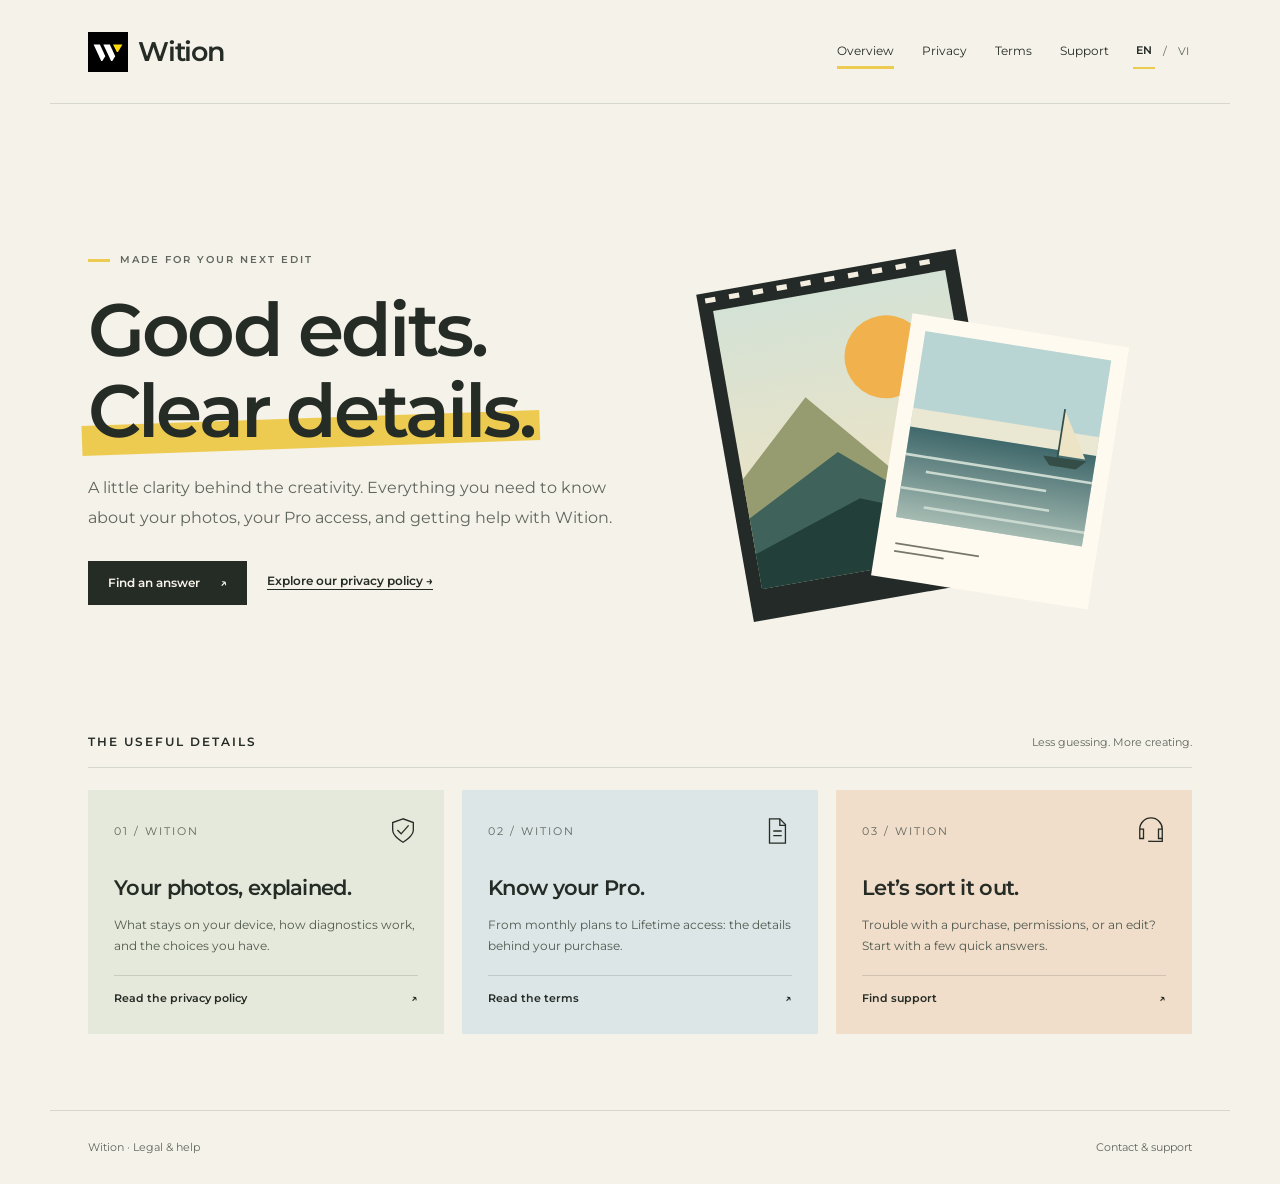
==== commit 5f248f79: "add vietnamese" ====
--- a/index.html
+++ b/index.html
@@ -1,3 +1,3 @@
 <!doctype html>
 <!-- Created by Nguyễn Công Thư. -->
-<html lang="en"><head><meta charset="utf-8"><meta name="viewport" content="width=device-width, initial-scale=1"><meta name="author" content="Nguyễn Công Thư"><meta name="description" content="Wition privacy, terms, and support."><title>Legal &amp; Support · Wition</title><link rel="stylesheet" href="styles.css"><link rel="stylesheet" href="motion.css"><script src="motion.js" defer></script><link rel="icon" href="assets/favicon.svg" type="image/svg+xml"></head><body><a class="skip" href="#main">Skip to content</a><header><a class="brand" href="/"><img class="brand-logo" src="assets/wition-logo.svg" alt="" width="40" height="40">Wition</a><nav aria-label="Main navigation"><a href="/" aria-current="page">Overview</a><a href="/privacy-policy">Privacy</a><a href="/terms-of-use">Terms</a><a href="/support">Support</a></nav></header><main id="main"><section class="hero" aria-labelledby="hero-title"><div class="hero-copy"><p class="eyebrow">Made for your next edit</p><h1 id="hero-title">Good edits.<br><span class="highlight">Clear details.</span></h1><p class="lead">A little clarity behind the creativity. Everything you need to know about your photos, your Pro access, and getting help with Wition.</p><div class="hero-actions"><a class="button" href="/support">Find an answer <span aria-hidden="true">↗</span></a><a class="text-link" href="/privacy-policy">Explore our privacy policy →</a></div></div><img class="hero-art" src="assets/editorial-collage.svg" alt="" width="600" height="540"></section><div class="section-heading"><h2>The useful details</h2><span>Less guessing. More creating.</span></div><div class="cards"><a class="card" href="/privacy-policy"><div class="card-top"><span class="card-number">01 / WITION</span><svg class="card-icon" viewBox="0 0 32 32" aria-hidden="true"><path d="M16 3 5 7v8c0 7 11 13 11 13s11-6 11-13V7L16 3Z"/><path d="m10 15 4 4 8-9"/></svg></div><h2>Your photos, explained.</h2><p>What stays on your device, how diagnostics work, and the choices you have.</p><span class="card-action">Read the privacy policy<span class="card-arrow" aria-hidden="true">↗</span></span></a><a class="card" href="/terms-of-use"><div class="card-top"><span class="card-number">02 / WITION</span><svg class="card-icon" viewBox="0 0 32 32" aria-hidden="true"><path d="M8 3h11l6 6v20H8V3Z"/><path d="M19 3v7h6M12 16h9m-9 5h9"/></svg></div><h2>Know your Pro.</h2><p>From monthly plans to Lifetime access: the details behind your purchase.</p><span class="card-action">Read the terms<span class="card-arrow" aria-hidden="true">↗</span></span></a><a class="card" href="/support"><div class="card-top"><span class="card-number">03 / WITION</span><svg class="card-icon" viewBox="0 0 32 32" aria-hidden="true"><path d="M4 17v-3a12 12 0 0 1 24 0v3M4 14h4v10H4V14Zm20 0h4v10h-4V14Zm4 10v3H17"/><path d="M13 27h4"/></svg></div><h2>Let’s sort it out.</h2><p>Trouble with a purchase, permissions, or an edit? Start with a few quick answers.</p><span class="card-action">Find support<span class="card-arrow" aria-hidden="true">↗</span></span></a></div></main><footer><span>Wition · Legal &amp; help</span><a href="/support">Contact &amp; support</a></footer></body></html>+<html lang="en"><head><meta charset="utf-8"><meta name="viewport" content="width=device-width, initial-scale=1"><meta name="author" content="Nguyễn Công Thư"><meta name="description" content="Wition privacy, terms, and support."><title>Legal &amp; Support · Wition</title><link rel="stylesheet" href="styles.css"><link rel="stylesheet" href="motion.css"><script src="motion.js" defer></script><link rel="icon" href="assets/favicon.svg" type="image/svg+xml"><link rel="alternate" hreflang="en" href="/"><link rel="alternate" hreflang="vi" href="/vi"></head><body><a class="skip" href="#main">Skip to content</a><header><a class="brand" href="/"><img class="brand-logo" src="assets/wition-logo.svg" alt="" width="40" height="40">Wition</a><nav aria-label="Main navigation"><a href="/" aria-current="page">Overview</a><a href="/privacy-policy">Privacy</a><a href="/terms-of-use">Terms</a><a href="/support">Support</a></nav><div class="language-switch" role="group" aria-label="Choose language"><a href="/" lang="en" hreflang="en" aria-current="true">EN</a><span aria-hidden="true">/</span><a href="{vi_route}" lang="vi" hreflang="vi">VI</a></div></header><main id="main"><section class="hero" aria-labelledby="hero-title"><div class="hero-copy"><p class="eyebrow">Made for your next edit</p><h1 id="hero-title">Good edits.<br><span class="highlight">Clear details.</span></h1><p class="lead">A little clarity behind the creativity. Everything you need to know about your photos, your Pro access, and getting help with Wition.</p><div class="hero-actions"><a class="button" href="/support">Find an answer <span aria-hidden="true">↗</span></a><a class="text-link" href="/privacy-policy">Explore our privacy policy →</a></div></div><img class="hero-art" src="assets/editorial-collage.svg" alt="" width="600" height="540"></section><div class="section-heading"><h2>The useful details</h2><span>Less guessing. More creating.</span></div><div class="cards"><a class="card" href="/privacy-policy"><div class="card-top"><span class="card-number">01 / WITION</span><svg class="card-icon" viewBox="0 0 32 32" aria-hidden="true"><path d="M16 3 5 7v8c0 7 11 13 11 13s11-6 11-13V7L16 3Z"/><path d="m10 15 4 4 8-9"/></svg></div><h2>Your photos, explained.</h2><p>What stays on your device, how diagnostics work, and the choices you have.</p><span class="card-action">Read the privacy policy<span class="card-arrow" aria-hidden="true">↗</span></span></a><a class="card" href="/terms-of-use"><div class="card-top"><span class="card-number">02 / WITION</span><svg class="card-icon" viewBox="0 0 32 32" aria-hidden="true"><path d="M8 3h11l6 6v20H8V3Z"/><path d="M19 3v7h6M12 16h9m-9 5h9"/></svg></div><h2>Know your Pro.</h2><p>From monthly plans to Lifetime access: the details behind your purchase.</p><span class="card-action">Read the terms<span class="card-arrow" aria-hidden="true">↗</span></span></a><a class="card" href="/support"><div class="card-top"><span class="card-number">03 / WITION</span><svg class="card-icon" viewBox="0 0 32 32" aria-hidden="true"><path d="M4 17v-3a12 12 0 0 1 24 0v3M4 14h4v10H4V14Zm20 0h4v10h-4V14Zm4 10v3H17"/><path d="M13 27h4"/></svg></div><h2>Let’s sort it out.</h2><p>Trouble with a purchase, permissions, or an edit? Start with a few quick answers.</p><span class="card-action">Find support<span class="card-arrow" aria-hidden="true">↗</span></span></a></div></main><footer><span>Wition · Legal &amp; help</span><a href="/support">Contact &amp; support</a></footer></body></html>
--- a/styles.css
+++ b/styles.css
@@ -3,3 +3,13 @@
 @font-face{font-family:Montserrat;src:url('assets/Montserrat-SemiBold.ttf') format('truetype');font-weight:600;font-display:swap}
 :root{color-scheme:light;--paper:#f5f2e9;--ink:#252b25;--muted:#60665e;--line:#d5d8cb;--accent:#edcb51;--tint:#ece8d8}
 *{box-sizing:border-box}html{scroll-behavior:smooth}body{margin:0;background:var(--paper);color:var(--ink);font-family:Montserrat,sans-serif;font-size:15px;line-height:1.85}a{color:inherit;text-underline-offset:4px;overflow-wrap:anywhere}a:hover{color:#555f3d}a:focus-visible,summary:focus-visible{outline:2px solid var(--ink);outline-offset:5px}.skip{position:absolute;left:16px;top:-100px;background:white;padding:8px 16px;z-index:10}.skip:focus{top:12px}header,main,footer{max-width:1180px;margin:auto;padding-inline:38px}header{display:flex;align-items:center;justify-content:space-between;gap:24px;min-height:104px;border-bottom:1px solid var(--line)}.brand{display:flex;align-items:center;gap:10px;text-decoration:none;font-size:27px;font-weight:600;letter-spacing:-1.2px}.brand-logo{display:block;width:40px;height:40px;flex-shrink:0}header nav{display:flex;gap:28px;flex-wrap:wrap;font-size:12px}header nav a{position:relative;text-decoration:none;padding:8px 0}header nav a::after{content:'';position:absolute;left:0;bottom:2px;height:3px;width:0;background:var(--accent);transition:width .2s}header nav a:hover::after,header nav a[aria-current=page]::after{width:100%}main{padding-top:54px;padding-bottom:76px}.eyebrow{text-transform:uppercase;letter-spacing:2px;font-size:10px;font-weight:600;color:var(--muted);margin:0 0 20px;display:flex;align-items:center;gap:10px}.eyebrow::before{content:'';width:22px;height:3px;background:var(--accent)}h1{font-size:clamp(36px,5.5vw,64px);line-height:1.09;letter-spacing:-2.8px;font-weight:600;margin:0 0 22px}h2{font-size:20px;font-weight:600;line-height:1.5;margin-top:32px;margin-bottom:12px}h3{font-size:16px;font-weight:600}p,ul,ol{margin:0 0 18px}.lead{font-size:16px;max-width:650px;color:var(--muted)}.metadata{font-size:11px;color:var(--muted);margin-bottom:26px}.document{max-width:780px;margin:auto}.draft{border-left:3px solid #9b8024;background:#eee7cd;padding:14px 18px;font-size:12px;margin:24px 0 30px}.placeholder{font-weight:600;background:#eee7cd;overflow-wrap:anywhere}.hero{display:grid;grid-template-columns:1.1fr 1fr;gap:16px;align-items:center;min-height:460px}.hero h1{font-size:clamp(44px,5.8vw,76px)}.highlight{position:relative;isolation:isolate;white-space:nowrap}.highlight::after{content:'';position:absolute;inset:67% -6px 0;z-index:-1;background:var(--accent);transform:rotate(-2deg)}.hero-art{width:100%;max-width:540px;justify-self:end;animation:arrival .8s ease-out both}.hero-copy{animation:arrival .55s ease-out both}.hero-actions{display:flex;gap:20px;align-items:center;flex-wrap:wrap;margin-top:28px}.button{background:var(--ink);color:var(--paper);padding:11px 20px;font-size:12px;font-weight:600;text-decoration:none;display:inline-flex;gap:20px;align-items:center;transition:background .2s,transform .2s}.button:hover{background:#465342;color:white;transform:translateY(-2px)}.text-link{font-size:12px;font-weight:600}.section-heading{display:flex;align-items:center;justify-content:space-between;gap:16px;border-bottom:1px solid var(--line);margin-top:34px;padding-bottom:15px}.section-heading h2{font-size:12px;text-transform:uppercase;letter-spacing:2px;margin:0}.section-heading span{font-size:11px;color:var(--muted)}.cards{display:grid;grid-template-columns:repeat(3,1fr);gap:18px;margin-top:22px}.card{position:relative;background:#e5e9db;padding:26px;text-decoration:none;min-height:240px;display:flex;flex-direction:column;transition:transform .2s,box-shadow .2s}.card:nth-child(2){background:#dce6e7}.card:nth-child(3){background:#f0ddca}.card:hover{color:var(--ink);transform:translateY(-5px);box-shadow:0 12px 0 -4px #252b2512}.card-top{display:flex;justify-content:space-between;align-items:center;margin-bottom:26px}.card-number{font-size:11px;letter-spacing:2px;color:var(--muted)}.card-icon{width:30px;height:30px;stroke:var(--ink);fill:none;stroke-width:1.4}.card h2{margin:0 0 10px;font-size:21px;letter-spacing:-.7px}.card p{font-size:12px;color:#515a50;line-height:1.8;flex:1}.card .card-action{font-size:11px;font-weight:600;display:flex;justify-content:space-between;border-top:1px solid #252b2526;padding-top:12px}.card-arrow{transition:transform .2s}.card:hover .card-arrow{transform:translateX(4px)}.home-draft{margin-top:32px}.toc{display:flex;flex-wrap:wrap;gap:8px 18px;padding:15px 18px;background:var(--tint);font-size:11px}section{scroll-margin-top:24px}.document>section:not(.contact){border-bottom:1px solid var(--line);padding-bottom:12px}.document>section:last-child{border:0}li{padding-left:3px;margin-bottom:8px}.contact{padding:24px;border-left:4px solid var(--accent);background:var(--tint);margin-top:30px}.contact h2{margin-top:0}.contact p:last-child{margin-bottom:0}footer{display:flex;justify-content:space-between;gap:24px;padding-block:26px;border-top:1px solid var(--line);font-size:11px;color:var(--muted)}footer a{text-decoration:none}strong{font-weight:600}.doc-hero{position:relative;border-bottom:1px solid var(--line);padding-bottom:26px;margin-bottom:30px;padding-right:84px}.doc-hero .lead{font-size:14px;margin:0}.doc-mark{position:absolute;right:0;top:4px;display:grid;place-items:center;width:58px;height:68px;background:var(--accent);transform:rotate(6deg)}.doc-mark svg{width:29px;height:29px;fill:none;stroke:var(--ink);stroke-width:1.5}.privacy-page{--accent:#b5c99e;--tint:#e5e9dc}.terms-page{--accent:#9fbfc3;--tint:#e0e9e8}.support-page{--accent:#e9ad7a;--tint:#f0e0d1}.faq{border-bottom:1px solid var(--line)}.faq summary{cursor:pointer;list-style:none;font-size:15px;font-weight:600;line-height:1.7;padding:22px 28px 22px 0;position:relative}.faq summary::-webkit-details-marker{display:none}.faq summary::after{content:'+';position:absolute;right:2px;top:21px;font-size:23px;font-weight:400;color:var(--muted)}.faq[open] summary::after{content:'−'}.faq[open] summary{padding-bottom:14px}.faq p{font-size:14px;color:var(--muted)}.faq[open]{background:#ffffff40;padding-inline:16px}.faq-heading{margin-top:38px}@keyframes arrival{from{opacity:0;transform:translateY(14px)}to{opacity:1;transform:translateY(0)}}@media(max-width:760px){header,main,footer{padding-inline:24px}header{min-height:88px}header nav{gap:16px}.hero{grid-template-columns:1fr;gap:10px;min-height:0}.hero h1{font-size:clamp(38px,9vw,64px)}.hero-art{max-width:410px;justify-self:center}.cards{grid-template-columns:1fr}.card{min-height:210px}.card-top{margin-bottom:18px}.section-heading{margin-top:24px}.doc-hero{padding-right:64px}.doc-mark{width:44px;height:53px}.doc-mark svg{width:24px;height:24px}}@media(max-width:480px){header{align-items:flex-start;flex-direction:column;gap:14px;padding-block:22px}header nav{gap:22px;font-size:11px}main{padding-top:34px;padding-bottom:46px}.hero-art{max-width:330px}.section-heading span{display:none}footer{flex-direction:column;gap:8px}h1{letter-spacing:-1.5px}.doc-hero h1{font-size:34px}.doc-hero .lead{font-size:12px}.contact{padding:18px}.draft{font-size:11px}.faq summary{font-size:14px}}@media(prefers-reduced-motion:reduce){html{scroll-behavior:auto}*,*::before,*::after{animation:none!important;transition:none!important}.card:hover,.button:hover{transform:none}}
+
+/* Language links stay available without JavaScript. */
+header nav{margin-left:auto}
+.language-switch{display:flex;align-items:center;gap:8px;font-size:11px;flex-shrink:0}
+.language-switch a{text-decoration:none;padding:6px 3px;color:var(--muted)}
+.language-switch a[aria-current=true]{color:var(--ink);font-weight:600;border-bottom:2px solid var(--accent)}
+.language-switch span{color:var(--muted)}
+html[lang=vi] .hero h1{font-size:clamp(36px,4.5vw,58px);line-height:1.2;letter-spacing:-2px}
+@media(max-width:760px){header{flex-wrap:wrap;gap:12px 20px}header nav{gap:14px}}
+@media(max-width:480px){header{flex-direction:row;align-items:center}header nav{order:3;width:100%;margin-left:0;gap:12px 20px}.language-switch{margin-left:auto}html[lang=vi] .hero h1{font-size:clamp(28px,8vw,38px);letter-spacing:-1.2px}.highlight{white-space:normal}}
